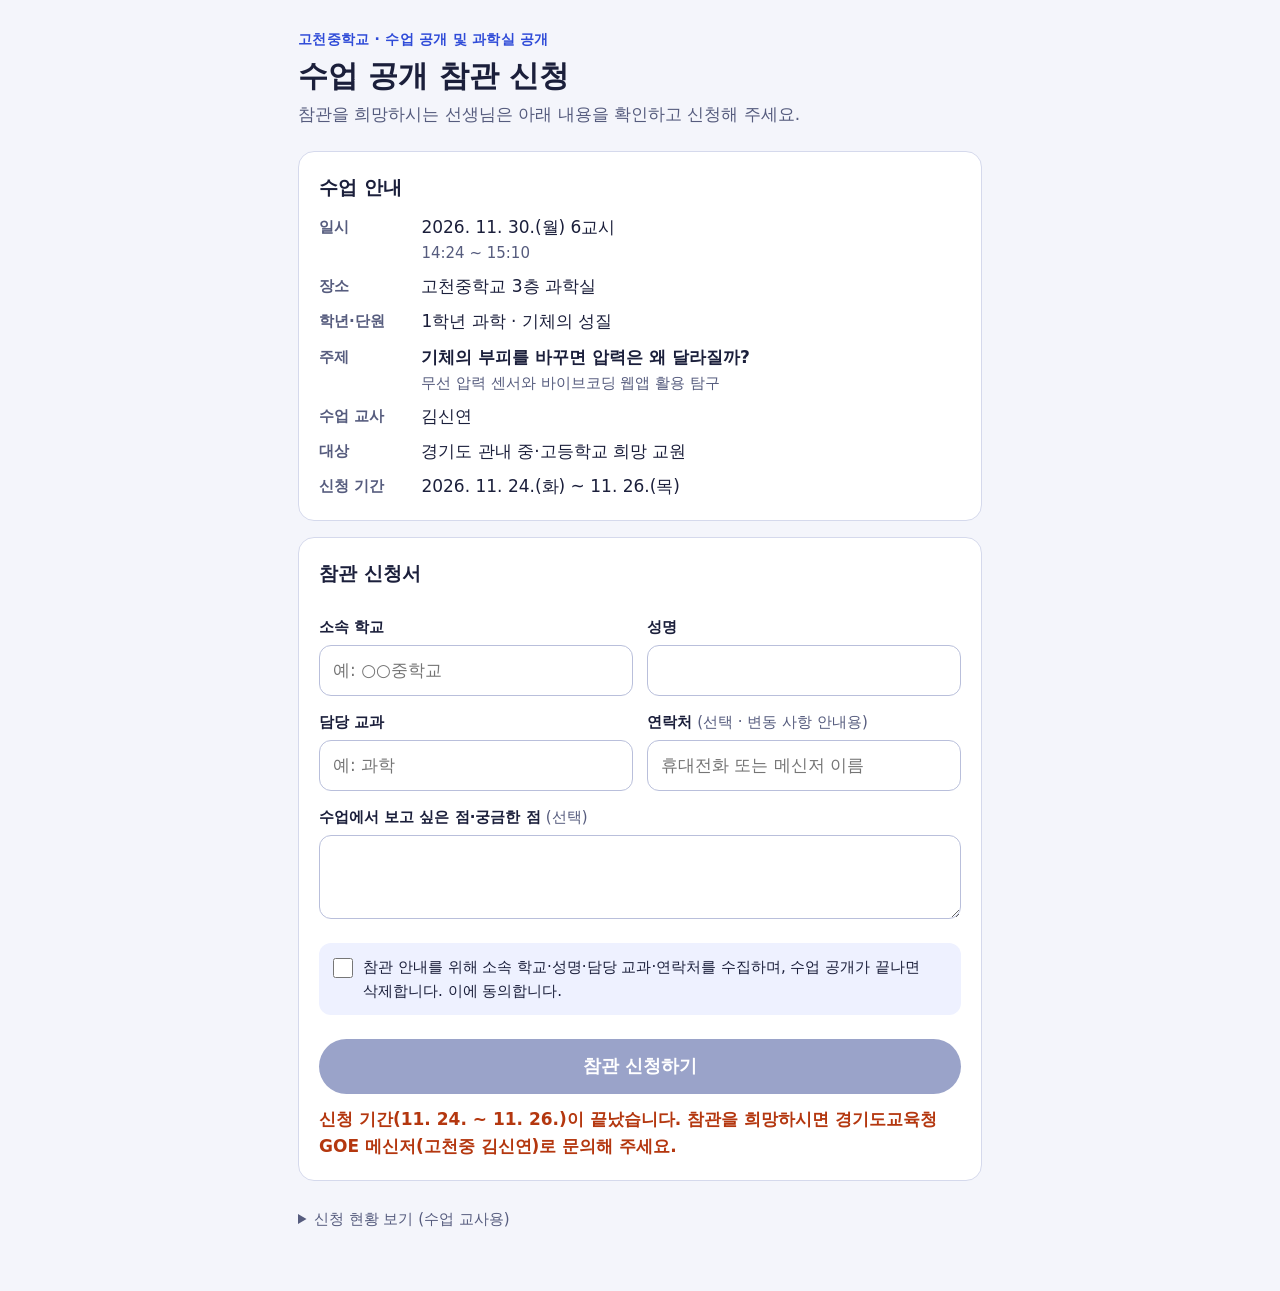
==== apply.html @ 9a8c40fe "수업 공개 참관 신청 페이지(apply.html) 추가 Co-Authored-By: Claude Fable 5.2 <noreply@anthropic.com> Claude-Sessi" ====
<!DOCTYPE html>
<html lang="ko">
<head>
<meta charset="utf-8">
<meta name="viewport" content="width=device-width, initial-scale=1">
<title>수업 공개 참관 신청 · 고천중학교 과학</title>
<meta name="description" content="2026.11.30.(월) 6교시 고천중학교 1학년 과학 수업 공개 참관 신청">
<style>
  :root { --ink: #1B1F3B; --sub: #565C7E; --line: #D5D9EC; --bg: #F4F5FB; --card: #fff; --pri: #2F4BD8; --pri-d: #2238A8; --ok: #1E7B3A; --warn: #B4370F; --tint: #EEF1FF; }
  * { box-sizing: border-box; }
  body { margin: 0; background: var(--bg); color: var(--ink); font: 17px/1.6 "Pretendard", "Noto Sans KR", "Apple SD Gothic Neo", "Malgun Gothic", system-ui, sans-serif; word-break: keep-all; }
  main { max-width: 720px; margin: 0 auto; padding: 28px 18px 60px; }
  .eyebrow { margin: 0 0 6px; font-size: 14px; font-weight: 700; color: var(--pri); letter-spacing: .02em; }
  h1 { margin: 0 0 6px; font-size: 30px; line-height: 1.3; text-wrap: balance; }
  .lead { margin: 0 0 22px; color: var(--sub); }
  .card { background: var(--card); border: 1px solid var(--line); border-radius: 16px; padding: 20px; margin-bottom: 16px; }
  h2 { margin: 0 0 12px; font-size: 19px; }
  dl { margin: 0; display: grid; grid-template-columns: 5.2em 1fr; gap: 8px 14px; }
  dt { color: var(--sub); font-weight: 700; font-size: 15px; padding-top: 1px; }
  dd { margin: 0; }
  dd small { display: block; color: var(--sub); font-size: 15px; }
  .topic { font-weight: 700; }
  label { display: block; font-weight: 700; font-size: 15px; margin: 14px 0 6px; }
  label .opt { font-weight: 400; color: var(--sub); }
  input, select, textarea { width: 100%; font: inherit; color: inherit; padding: 11px 13px; border: 1.5px solid #B9BFDB; border-radius: 12px; background: #fff; }
  textarea { resize: vertical; min-height: 84px; }
  input:focus, select:focus, textarea:focus, button:focus-visible { outline: 3px solid #9FB0FF; outline-offset: 1px; border-color: var(--pri); }
  .two { display: grid; grid-template-columns: 1fr 1fr; gap: 0 14px; }
  @media (max-width: 520px) { .two { grid-template-columns: 1fr; } h1 { font-size: 25px; } }
  .agree { display: flex; gap: 10px; align-items: flex-start; margin-top: 16px; padding: 12px 14px; background: var(--tint); border-radius: 12px; font-weight: 400; font-size: 15px; }
  .agree input { width: 20px; height: 20px; margin: 3px 0 0; flex: none; }
  button { font: inherit; font-weight: 700; border: 0; border-radius: 999px; padding: 13px 26px; cursor: pointer; }
  .pri { background: var(--pri); color: #fff; margin-top: 18px; width: 100%; font-size: 18px; }
  .pri:hover { background: var(--pri-d); } .pri:disabled { background: #9AA3C9; cursor: default; }
  .ghost { background: #fff; color: var(--ink); border: 1.5px solid #B9BFDB; padding: 9px 18px; font-size: 15px; }
  .msg { margin: 12px 0 0; font-weight: 700; } .msg.err { color: var(--warn); } .msg.ok { color: var(--ok); }
  .done { border-color: var(--ok); background: #F1FAF3; }
  .done h2 { color: var(--ok); }
  .note { color: var(--sub); font-size: 15px; margin: 8px 0 0; }
  details { margin-top: 26px; color: var(--sub); font-size: 15px; }
  summary { cursor: pointer; }
  .trow { display: flex; gap: 8px; margin-top: 10px; } .trow input { max-width: 180px; }
  table { width: 100%; border-collapse: collapse; margin-top: 12px; font-size: 15px; color: var(--ink); background: #fff; }
  th, td { border: 1px solid var(--line); padding: 7px 9px; text-align: left; vertical-align: top; }
  th { background: var(--tint); white-space: nowrap; }
  .scroll { overflow-x: auto; }
  [hidden] { display: none !important; }
</style>
</head>
<body>
<main>
  <p class="eyebrow">고천중학교 · 수업 공개 및 과학실 공개</p>
  <h1>수업 공개 참관 신청</h1>
  <p class="lead">참관을 희망하시는 선생님은 아래 내용을 확인하고 신청해 주세요.</p>

  <section class="card" aria-labelledby="h-info">
    <h2 id="h-info">수업 안내</h2>
    <dl>
      <dt>일시</dt><dd>2026. 11. 30.(월) 6교시 <small>14:24 ~ 15:10</small></dd>
      <dt>장소</dt><dd>고천중학교 3층 과학실</dd>
      <dt>학년·단원</dt><dd>1학년 과학 · 기체의 성질</dd>
      <dt>주제</dt><dd><span class="topic">기체의 부피를 바꾸면 압력은 왜 달라질까?</span><small>무선 압력 센서와 바이브코딩 웹앱 활용 탐구</small></dd>
      <dt>수업 교사</dt><dd>김신연</dd>
      <dt>대상</dt><dd>경기도 관내 중·고등학교 희망 교원</dd>
      <dt>신청 기간</dt><dd>2026. 11. 24.(화) ~ 11. 26.(목)</dd>
    </dl>
  </section>

  <section class="card" id="formcard" aria-labelledby="h-form">
    <h2 id="h-form">참관 신청서</h2>
    <form id="f" novalidate>
      <div class="two">
        <div><label for="school">소속 학교</label><input id="school" name="school" required maxlength="40" autocomplete="organization" placeholder="예: ○○중학교"></div>
        <div><label for="name">성명</label><input id="name" name="name" required maxlength="20" autocomplete="name"></div>
      </div>
      <div class="two">
        <div><label for="subject">담당 교과</label><input id="subject" name="subject" required maxlength="20" placeholder="예: 과학"></div>
        <div><label for="contact">연락처 <span class="opt">(선택 · 변동 사항 안내용)</span></label><input id="contact" name="contact" maxlength="40" inputmode="tel" autocomplete="tel" placeholder="휴대전화 또는 메신저 이름"></div>
      </div>
      <label for="memo">수업에서 보고 싶은 점·궁금한 점 <span class="opt">(선택)</span></label>
      <textarea id="memo" name="memo" maxlength="300"></textarea>
      <label class="agree" for="agree"><input type="checkbox" id="agree"> <span>참관 안내를 위해 소속 학교·성명·담당 교과·연락처를 수집하며, 수업 공개가 끝나면 삭제합니다. 이에 동의합니다.</span></label>
      <button class="pri" id="send" type="submit">참관 신청하기</button>
      <p class="msg" id="msg" role="status" aria-live="polite"></p>
    </form>
  </section>

  <section class="card done" id="donecard" hidden aria-live="polite">
    <h2>신청이 접수되었습니다</h2>
    <p id="donetx"></p>
    <p class="note">내용을 바꾸려면 아래 버튼을 눌러 다시 제출해 주세요. 같은 기기에서 다시 제출하면 앞의 신청이 고쳐집니다. 취소나 문의는 경기도교육청 GOE 메신저(고천중 김신연)로 알려 주세요.</p>
    <button class="ghost" id="edit" type="button">신청 내용 고치기</button>
  </section>

  <details id="tbox">
    <summary>신청 현황 보기 (수업 교사용)</summary>
    <div class="trow"><input id="tpin" type="password" inputmode="numeric" placeholder="교사 비밀번호" aria-label="교사 비밀번호"><button class="ghost" id="tload" type="button">불러오기</button></div>
    <p class="msg" id="tmsg" role="status" aria-live="polite"></p>
    <div class="scroll" id="tlist"></div>
  </details>
</main>
<script src="config.js"></script>
<script>
(function () {
  var CFG = window.TRIP_CONFIG || {}, API = CFG.API_URL || '';
  var CLS = '참관', KEY = 'apply', LS = 'gastrip.apply', CLOSE = new Date('2026-11-27T00:00:00+09:00');
  var $ = function (s) { return document.querySelector(s); };
  function esc(s) { return String(s == null ? '' : s).replace(/[&<>"']/g, function (c) { return { '&': '&amp;', '<': '&lt;', '>': '&gt;', '"': '&quot;', "'": '&#39;' }[c]; }); }
  function post(body) { return fetch(API, { method: 'POST', headers: { 'Content-Type': 'text/plain;charset=utf-8' }, body: JSON.stringify(body) }).then(function (r) { return r.json(); }); }
  function load() { try { return JSON.parse(localStorage.getItem(LS)) || null; } catch (e) { return null; } }
  function store(v) { try { localStorage.setItem(LS, JSON.stringify(v)); } catch (e) { } }
  var mine = load();
  function showDone(v) {
    $('#formcard').hidden = true; $('#donecard').hidden = false;
    $('#donetx').innerHTML = '<b>' + esc(v.school) + ' ' + esc(v.name) + '</b> 선생님(' + esc(v.subject) + '), 11월 30일(월) 6교시 14:24까지 고천중학교 3층 과학실로 와 주세요.';
  }
  function fill(v) { ['school', 'name', 'subject', 'contact', 'memo'].forEach(function (k) { $('#' + k).value = v[k] || ''; }); }
  if (mine && mine.sent) { fill(mine); showDone(mine); }
  if (Date.now() >= CLOSE.getTime() && !(mine && mine.sent)) {
    $('#send').disabled = true; $('#msg').className = 'msg err';
    $('#msg').textContent = '신청 기간(11. 24. ~ 11. 26.)이 끝났습니다. 참관을 희망하시면 경기도교육청 GOE 메신저(고천중 김신연)로 문의해 주세요.';
  }
  $('#edit').addEventListener('click', function () { $('#donecard').hidden = true; $('#formcard').hidden = false; $('#msg').textContent = ''; $('#school').focus(); });
  $('#f').addEventListener('submit', function (e) {
    e.preventDefault();
    var m = $('#msg'), v = {}; m.className = 'msg err';
    ['school', 'name', 'subject', 'contact', 'memo'].forEach(function (k) { v[k] = $('#' + k).value.trim(); });
    var miss = ['school', 'name', 'subject'].filter(function (k) { return !v[k]; })[0];
    if (miss) { m.textContent = { school: '소속 학교를', name: '성명을', subject: '담당 교과를' }[miss] + ' 적어 주세요.'; $('#' + miss).focus(); return; }
    if (!$('#agree').checked) { m.textContent = '개인정보 수집 안내에 동의해 주세요.'; $('#agree').focus(); return; }
    if (!API) { m.textContent = '신청 서버가 연결되어 있지 않습니다. GOE 메신저(고천중 김신연)로 신청해 주세요.'; return; }
    var id = (mine && mine.id) || (Date.now().toString(36) + Math.random().toString(36).slice(2, 6)), btn = $('#send');
    btn.disabled = true; btn.textContent = '보내는 중…'; m.className = 'msg'; m.textContent = '';
    post({ cls: CLS, num: id, name: v.name, key: KEY, val: { school: v.school, subject: v.subject, contact: v.contact, memo: v.memo, at: new Date().toISOString() } }).then(function (r) {
      if (!r || r.error) throw new Error((r && r.error) || 'no response');
      v.id = id; v.sent = true; mine = v; store(v); showDone(v);
    }).catch(function () {
      m.className = 'msg err'; m.textContent = '접수하지 못했습니다. 잠시 뒤 다시 눌러 주세요. 계속 안 되면 GOE 메신저(고천중 김신연)로 신청해 주세요.';
    }).then(function () { btn.disabled = false; btn.textContent = '참관 신청하기'; });
  });
  $('#tload').addEventListener('click', function () {
    var m = $('#tmsg'), box = $('#tlist'); m.className = 'msg'; m.textContent = '불러오는 중…'; box.innerHTML = '';
    post({ action: 'rows', cls: CLS, pin: $('#tpin').value }).then(function (r) {
      if (!r || r.error) throw new Error((r && r.error) || 'no response');
      var rows = (r.rows || []).filter(function (x) { return x.key === KEY && x.val; }).sort(function (a, b) { return String(a.val.at || '').localeCompare(String(b.val.at || '')); });
      m.className = 'msg ok'; m.textContent = '신청 ' + rows.length + '명';
      box.innerHTML = rows.length ? '<table><thead><tr><th>번호</th><th>학교</th><th>성명</th><th>교과</th><th>연락처</th><th>보고 싶은 점</th><th>신청 시각</th></tr></thead><tbody>' + rows.map(function (x, i) {
        var t = x.val.at ? new Date(x.val.at).toLocaleString('ko-KR', { month: 'numeric', day: 'numeric', hour: '2-digit', minute: '2-digit' }) : '';
        return '<tr><td>' + (i + 1) + '</td><td>' + esc(x.val.school) + '</td><td>' + esc(x.name) + '</td><td>' + esc(x.val.subject) + '</td><td>' + esc(x.val.contact) + '</td><td>' + esc(x.val.memo) + '</td><td>' + esc(t) + '</td></tr>';
      }).join('') + '</tbody></table>' : '';
    }).catch(function (e) { m.className = 'msg err'; m.textContent = /비밀번호/.test(e.message) ? '비밀번호가 다릅니다.' : '불러오지 못했습니다. 잠시 뒤 다시 눌러 주세요.'; });
  });
})();
</script>
</body>
</html>
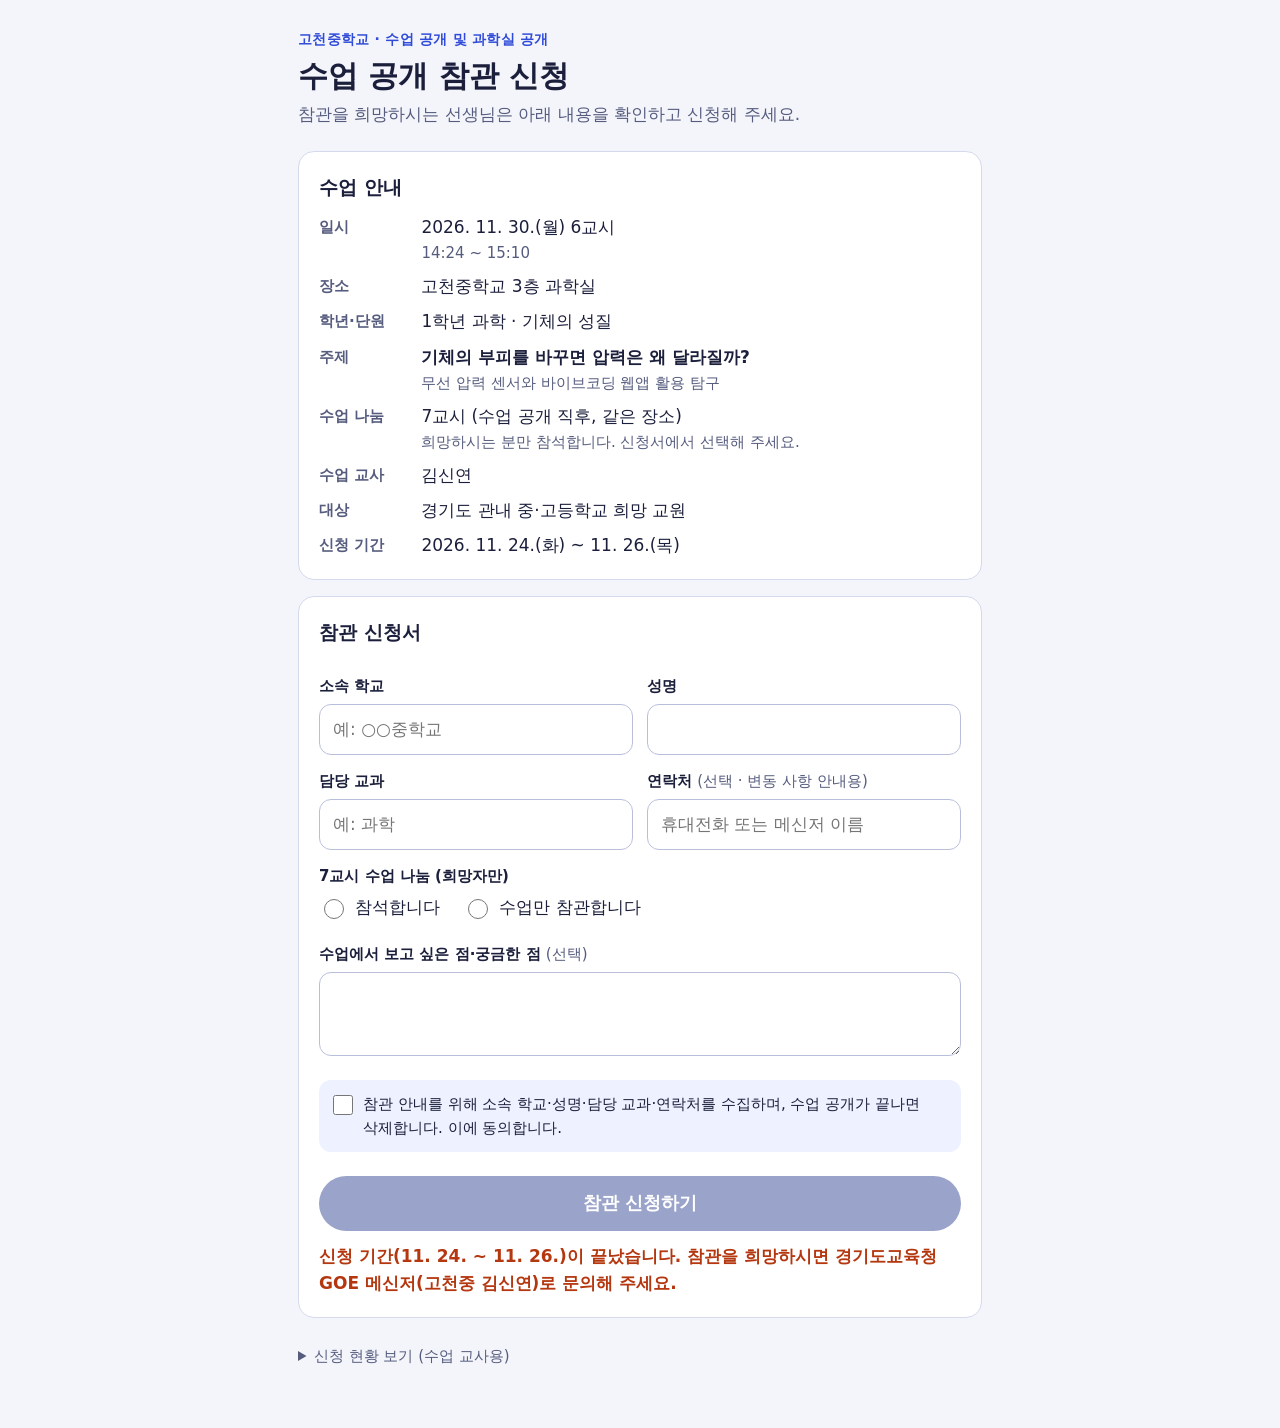
==== commit 842f22b4: "참관 신청: 7교시 수업 나눔(희망자) 안내와 참석 여부 선택 추가 Co-Authored-By: Claude Fable 5.2 <noreply@anthropic.com> Claud" ====
--- a/apply.html
+++ b/apply.html
@@ -27,6 +27,7 @@
   input:focus, select:focus, textarea:focus, button:focus-visible { outline: 3px solid #9FB0FF; outline-offset: 1px; border-color: var(--pri); }
   .two { display: grid; grid-template-columns: 1fr 1fr; gap: 0 14px; }
   @media (max-width: 520px) { .two { grid-template-columns: 1fr; } h1 { font-size: 25px; } }
+  .pick { border: 0; padding: 0; margin: 14px 0 0; } .pick legend { font-weight: 700; font-size: 15px; padding: 0; margin-bottom: 6px; } .pick label { display: inline-flex; align-items: center; gap: 8px; font-weight: 400; font-size: 17px; margin: 0 18px 0 0; } .pick input { width: 20px; height: 20px; }
   .agree { display: flex; gap: 10px; align-items: flex-start; margin-top: 16px; padding: 12px 14px; background: var(--tint); border-radius: 12px; font-weight: 400; font-size: 15px; }
   .agree input { width: 20px; height: 20px; margin: 3px 0 0; flex: none; }
   button { font: inherit; font-weight: 700; border: 0; border-radius: 999px; padding: 13px 26px; cursor: pointer; }
@@ -60,6 +61,7 @@
       <dt>장소</dt><dd>고천중학교 3층 과학실</dd>
       <dt>학년·단원</dt><dd>1학년 과학 · 기체의 성질</dd>
       <dt>주제</dt><dd><span class="topic">기체의 부피를 바꾸면 압력은 왜 달라질까?</span><small>무선 압력 센서와 바이브코딩 웹앱 활용 탐구</small></dd>
+      <dt>수업 나눔</dt><dd>7교시 (수업 공개 직후, 같은 장소)<small>희망하시는 분만 참석합니다. 신청서에서 선택해 주세요.</small></dd>
       <dt>수업 교사</dt><dd>김신연</dd>
       <dt>대상</dt><dd>경기도 관내 중·고등학교 희망 교원</dd>
       <dt>신청 기간</dt><dd>2026. 11. 24.(화) ~ 11. 26.(목)</dd>
@@ -77,6 +79,10 @@
         <div><label for="subject">담당 교과</label><input id="subject" name="subject" required maxlength="20" placeholder="예: 과학"></div>
         <div><label for="contact">연락처 <span class="opt">(선택 · 변동 사항 안내용)</span></label><input id="contact" name="contact" maxlength="40" inputmode="tel" autocomplete="tel" placeholder="휴대전화 또는 메신저 이름"></div>
       </div>
+      <fieldset class="pick"><legend>7교시 수업 나눔 <span class="opt">(희망자만)</span></legend>
+        <label><input type="radio" name="share" value="Y"> 참석합니다</label>
+        <label><input type="radio" name="share" value="N"> 수업만 참관합니다</label>
+      </fieldset>
       <label for="memo">수업에서 보고 싶은 점·궁금한 점 <span class="opt">(선택)</span></label>
       <textarea id="memo" name="memo" maxlength="300"></textarea>
       <label class="agree" for="agree"><input type="checkbox" id="agree"> <span>참관 안내를 위해 소속 학교·성명·담당 교과·연락처를 수집하며, 수업 공개가 끝나면 삭제합니다. 이에 동의합니다.</span></label>
@@ -112,9 +118,9 @@
   var mine = load();
   function showDone(v) {
     $('#formcard').hidden = true; $('#donecard').hidden = false;
-    $('#donetx').innerHTML = '<b>' + esc(v.school) + ' ' + esc(v.name) + '</b> 선생님(' + esc(v.subject) + '), 11월 30일(월) 6교시 14:24까지 고천중학교 3층 과학실로 와 주세요.';
+    $('#donetx').innerHTML = '<b>' + esc(v.school) + ' ' + esc(v.name) + '</b> 선생님(' + esc(v.subject) + '), 11월 30일(월) 6교시 14:24까지 고천중학교 3층 과학실로 와 주세요.' + (v.share === 'Y' ? ' 7교시 수업 나눔에도 참석하시는 것으로 접수했습니다.' : ' 수업 참관만 하시는 것으로 접수했습니다.');
   }
-  function fill(v) { ['school', 'name', 'subject', 'contact', 'memo'].forEach(function (k) { $('#' + k).value = v[k] || ''; }); }
+  function fill(v) { ['school', 'name', 'subject', 'contact', 'memo'].forEach(function (k) { $('#' + k).value = v[k] || ''; }); var r = document.querySelector('input[name=share][value=' + (v.share === 'Y' ? 'Y' : 'N') + ']'); if (r && v.share) r.checked = true; }
   if (mine && mine.sent) { fill(mine); showDone(mine); }
   if (Date.now() >= CLOSE.getTime() && !(mine && mine.sent)) {
     $('#send').disabled = true; $('#msg').className = 'msg err';
@@ -126,12 +132,14 @@
     var m = $('#msg'), v = {}; m.className = 'msg err';
     ['school', 'name', 'subject', 'contact', 'memo'].forEach(function (k) { v[k] = $('#' + k).value.trim(); });
     var miss = ['school', 'name', 'subject'].filter(function (k) { return !v[k]; })[0];
+    var sh = document.querySelector('input[name=share]:checked'); v.share = sh ? sh.value : '';
     if (miss) { m.textContent = { school: '소속 학교를', name: '성명을', subject: '담당 교과를' }[miss] + ' 적어 주세요.'; $('#' + miss).focus(); return; }
+    if (!v.share) { m.textContent = '7교시 수업 나눔 참석 여부를 골라 주세요.'; document.querySelector('input[name=share]').focus(); return; }
     if (!$('#agree').checked) { m.textContent = '개인정보 수집 안내에 동의해 주세요.'; $('#agree').focus(); return; }
     if (!API) { m.textContent = '신청 서버가 연결되어 있지 않습니다. GOE 메신저(고천중 김신연)로 신청해 주세요.'; return; }
     var id = (mine && mine.id) || (Date.now().toString(36) + Math.random().toString(36).slice(2, 6)), btn = $('#send');
     btn.disabled = true; btn.textContent = '보내는 중…'; m.className = 'msg'; m.textContent = '';
-    post({ cls: CLS, num: id, name: v.name, key: KEY, val: { school: v.school, subject: v.subject, contact: v.contact, memo: v.memo, at: new Date().toISOString() } }).then(function (r) {
+    post({ cls: CLS, num: id, name: v.name, key: KEY, val: { school: v.school, subject: v.subject, contact: v.contact, share: v.share, memo: v.memo, at: new Date().toISOString() } }).then(function (r) {
       if (!r || r.error) throw new Error((r && r.error) || 'no response');
       v.id = id; v.sent = true; mine = v; store(v); showDone(v);
     }).catch(function () {
@@ -143,10 +151,10 @@
     post({ action: 'rows', cls: CLS, pin: $('#tpin').value }).then(function (r) {
       if (!r || r.error) throw new Error((r && r.error) || 'no response');
       var rows = (r.rows || []).filter(function (x) { return x.key === KEY && x.val; }).sort(function (a, b) { return String(a.val.at || '').localeCompare(String(b.val.at || '')); });
-      m.className = 'msg ok'; m.textContent = '신청 ' + rows.length + '명';
-      box.innerHTML = rows.length ? '<table><thead><tr><th>번호</th><th>학교</th><th>성명</th><th>교과</th><th>연락처</th><th>보고 싶은 점</th><th>신청 시각</th></tr></thead><tbody>' + rows.map(function (x, i) {
+      m.className = 'msg ok'; m.textContent = '신청 ' + rows.length + '명 · 수업 나눔 참석 ' + rows.filter(function (x) { return x.val.share === 'Y'; }).length + '명';
+      box.innerHTML = rows.length ? '<table><thead><tr><th>번호</th><th>학교</th><th>성명</th><th>교과</th><th>연락처</th><th>수업 나눔</th><th>보고 싶은 점</th><th>신청 시각</th></tr></thead><tbody>' + rows.map(function (x, i) {
         var t = x.val.at ? new Date(x.val.at).toLocaleString('ko-KR', { month: 'numeric', day: 'numeric', hour: '2-digit', minute: '2-digit' }) : '';
-        return '<tr><td>' + (i + 1) + '</td><td>' + esc(x.val.school) + '</td><td>' + esc(x.name) + '</td><td>' + esc(x.val.subject) + '</td><td>' + esc(x.val.contact) + '</td><td>' + esc(x.val.memo) + '</td><td>' + esc(t) + '</td></tr>';
+        return '<tr><td>' + (i + 1) + '</td><td>' + esc(x.val.school) + '</td><td>' + esc(x.name) + '</td><td>' + esc(x.val.subject) + '</td><td>' + esc(x.val.contact) + '</td><td>' + (x.val.share === 'Y' ? '참석' : x.val.share === 'N' ? '–' : '') + '</td><td>' + esc(x.val.memo) + '</td><td>' + esc(t) + '</td></tr>';
       }).join('') + '</tbody></table>' : '';
     }).catch(function (e) { m.className = 'msg err'; m.textContent = /비밀번호/.test(e.message) ? '비밀번호가 다릅니다.' : '불러오지 못했습니다. 잠시 뒤 다시 눌러 주세요.'; });
   });
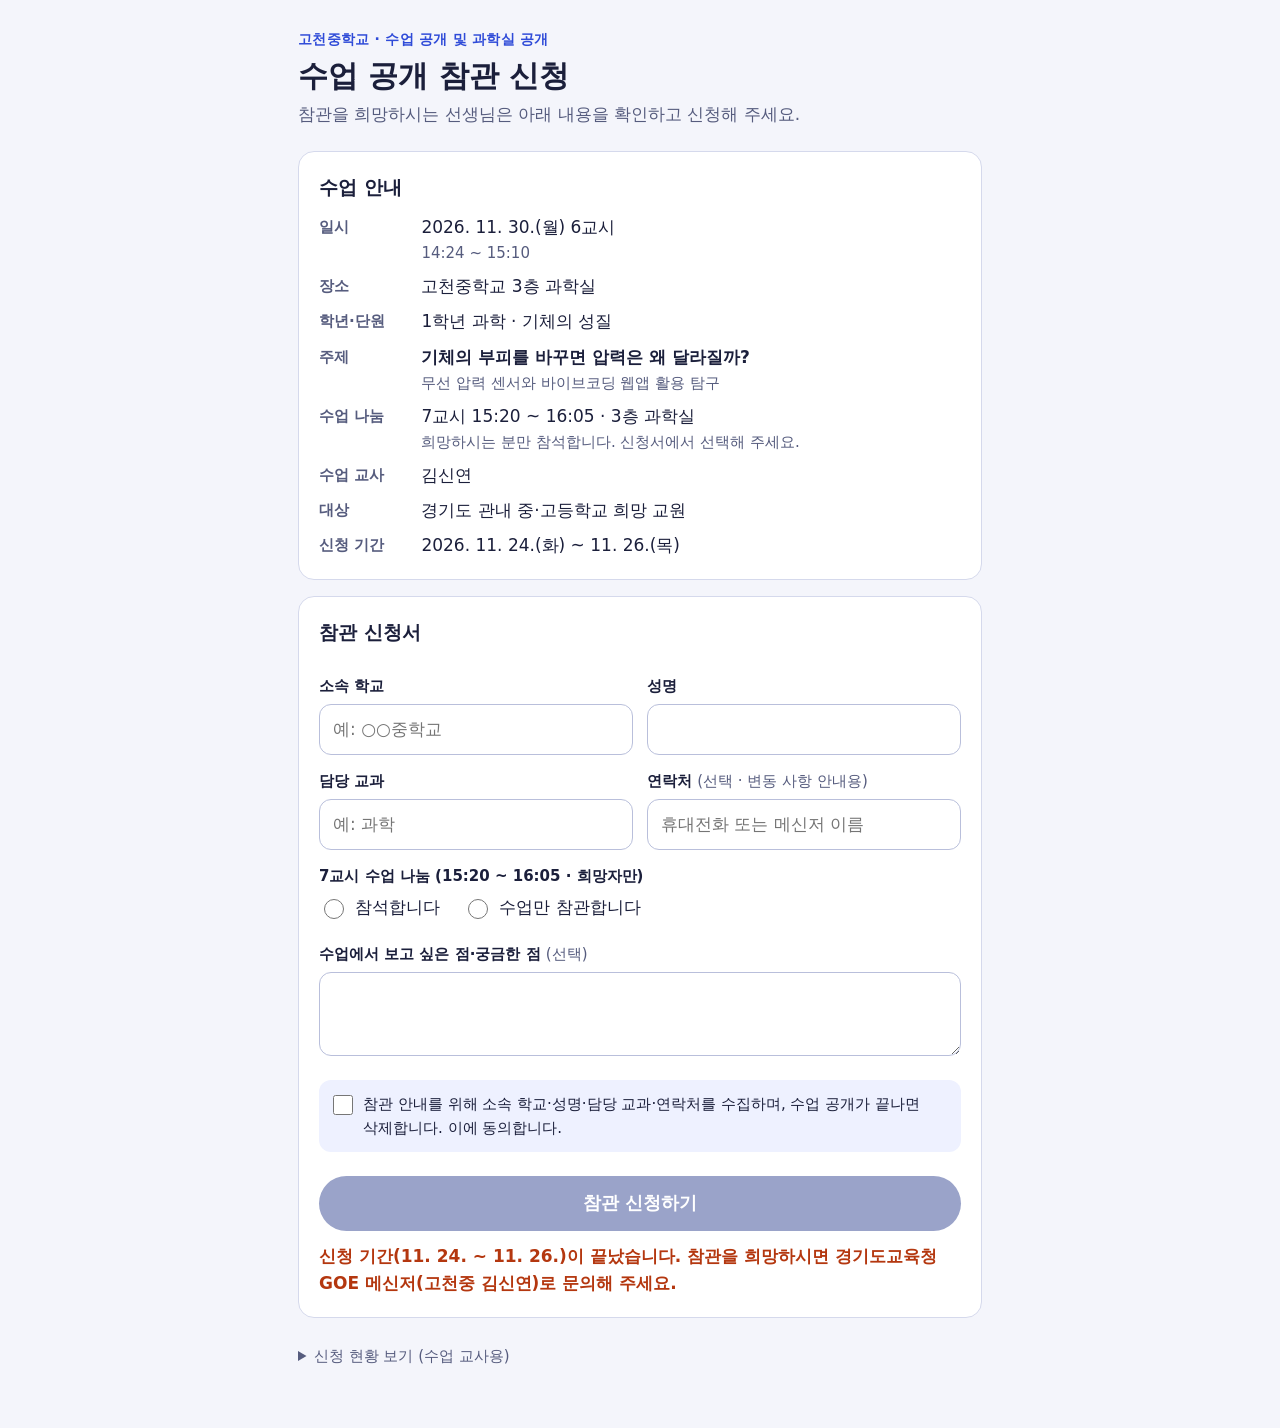
==== commit b4772bef: "참관 신청: 7교시 수업 나눔 시각(15:20~16:05) 표기 Co-Authored-By: Claude Fable 5.2 <noreply@anthropic.com> Claude-" ====
--- a/apply.html
+++ b/apply.html
@@ -61,7 +61,7 @@
       <dt>장소</dt><dd>고천중학교 3층 과학실</dd>
       <dt>학년·단원</dt><dd>1학년 과학 · 기체의 성질</dd>
       <dt>주제</dt><dd><span class="topic">기체의 부피를 바꾸면 압력은 왜 달라질까?</span><small>무선 압력 센서와 바이브코딩 웹앱 활용 탐구</small></dd>
-      <dt>수업 나눔</dt><dd>7교시 (수업 공개 직후, 같은 장소)<small>희망하시는 분만 참석합니다. 신청서에서 선택해 주세요.</small></dd>
+      <dt>수업 나눔</dt><dd>7교시 15:20 ~ 16:05 · 3층 과학실<small>희망하시는 분만 참석합니다. 신청서에서 선택해 주세요.</small></dd>
       <dt>수업 교사</dt><dd>김신연</dd>
       <dt>대상</dt><dd>경기도 관내 중·고등학교 희망 교원</dd>
       <dt>신청 기간</dt><dd>2026. 11. 24.(화) ~ 11. 26.(목)</dd>
@@ -79,7 +79,7 @@
         <div><label for="subject">담당 교과</label><input id="subject" name="subject" required maxlength="20" placeholder="예: 과학"></div>
         <div><label for="contact">연락처 <span class="opt">(선택 · 변동 사항 안내용)</span></label><input id="contact" name="contact" maxlength="40" inputmode="tel" autocomplete="tel" placeholder="휴대전화 또는 메신저 이름"></div>
       </div>
-      <fieldset class="pick"><legend>7교시 수업 나눔 <span class="opt">(희망자만)</span></legend>
+      <fieldset class="pick"><legend>7교시 수업 나눔 <span class="opt">(15:20 ~ 16:05 · 희망자만)</span></legend>
         <label><input type="radio" name="share" value="Y"> 참석합니다</label>
         <label><input type="radio" name="share" value="N"> 수업만 참관합니다</label>
       </fieldset>
@@ -118,7 +118,7 @@
   var mine = load();
   function showDone(v) {
     $('#formcard').hidden = true; $('#donecard').hidden = false;
-    $('#donetx').innerHTML = '<b>' + esc(v.school) + ' ' + esc(v.name) + '</b> 선생님(' + esc(v.subject) + '), 11월 30일(월) 6교시 14:24까지 고천중학교 3층 과학실로 와 주세요.' + (v.share === 'Y' ? ' 7교시 수업 나눔에도 참석하시는 것으로 접수했습니다.' : ' 수업 참관만 하시는 것으로 접수했습니다.');
+    $('#donetx').innerHTML = '<b>' + esc(v.school) + ' ' + esc(v.name) + '</b> 선생님(' + esc(v.subject) + '), 11월 30일(월) 6교시 14:24까지 고천중학교 3층 과학실로 와 주세요.' + (v.share === 'Y' ? ' 7교시 수업 나눔(15:20 ~ 16:05)에도 참석하시는 것으로 접수했습니다.' : ' 수업 참관만 하시는 것으로 접수했습니다.');
   }
   function fill(v) { ['school', 'name', 'subject', 'contact', 'memo'].forEach(function (k) { $('#' + k).value = v[k] || ''; }); var r = document.querySelector('input[name=share][value=' + (v.share === 'Y' ? 'Y' : 'N') + ']'); if (r && v.share) r.checked = true; }
   if (mine && mine.sent) { fill(mine); showDone(mine); }
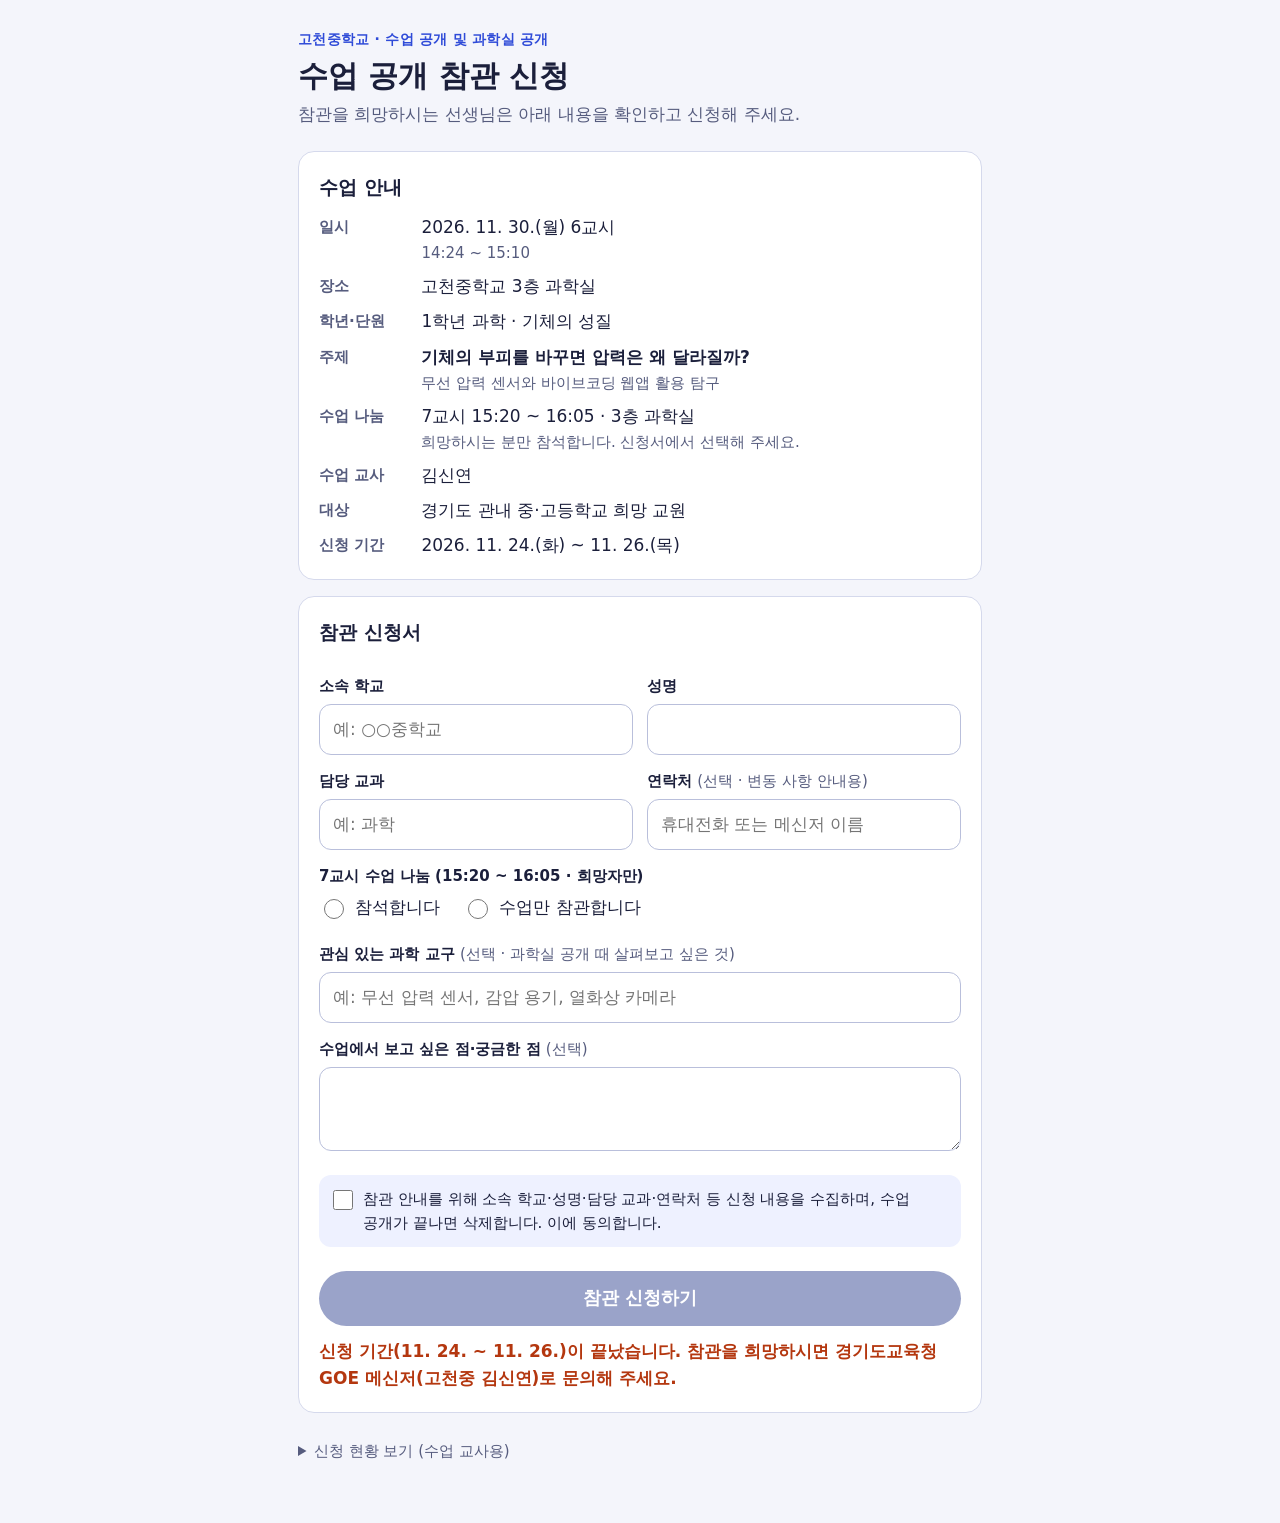
==== commit f2185374: "참관 신청: 관심 과학 교구 항목 추가 Co-Authored-By: Claude Fable 5.2 <noreply@anthropic.com> Claude-Session: https" ====
--- a/apply.html
+++ b/apply.html
@@ -83,9 +83,11 @@
         <label><input type="radio" name="share" value="Y"> 참석합니다</label>
         <label><input type="radio" name="share" value="N"> 수업만 참관합니다</label>
       </fieldset>
+      <label for="tool">관심 있는 과학 교구 <span class="opt">(선택 · 과학실 공개 때 살펴보고 싶은 것)</span></label>
+      <input id="tool" name="tool" maxlength="80" placeholder="예: 무선 압력 센서, 감압 용기, 열화상 카메라">
       <label for="memo">수업에서 보고 싶은 점·궁금한 점 <span class="opt">(선택)</span></label>
       <textarea id="memo" name="memo" maxlength="300"></textarea>
-      <label class="agree" for="agree"><input type="checkbox" id="agree"> <span>참관 안내를 위해 소속 학교·성명·담당 교과·연락처를 수집하며, 수업 공개가 끝나면 삭제합니다. 이에 동의합니다.</span></label>
+      <label class="agree" for="agree"><input type="checkbox" id="agree"> <span>참관 안내를 위해 소속 학교·성명·담당 교과·연락처 등 신청 내용을 수집하며, 수업 공개가 끝나면 삭제합니다. 이에 동의합니다.</span></label>
       <button class="pri" id="send" type="submit">참관 신청하기</button>
       <p class="msg" id="msg" role="status" aria-live="polite"></p>
     </form>
@@ -120,7 +122,7 @@
     $('#formcard').hidden = true; $('#donecard').hidden = false;
     $('#donetx').innerHTML = '<b>' + esc(v.school) + ' ' + esc(v.name) + '</b> 선생님(' + esc(v.subject) + '), 11월 30일(월) 6교시 14:24까지 고천중학교 3층 과학실로 와 주세요.' + (v.share === 'Y' ? ' 7교시 수업 나눔(15:20 ~ 16:05)에도 참석하시는 것으로 접수했습니다.' : ' 수업 참관만 하시는 것으로 접수했습니다.');
   }
-  function fill(v) { ['school', 'name', 'subject', 'contact', 'memo'].forEach(function (k) { $('#' + k).value = v[k] || ''; }); var r = document.querySelector('input[name=share][value=' + (v.share === 'Y' ? 'Y' : 'N') + ']'); if (r && v.share) r.checked = true; }
+  function fill(v) { ['school', 'name', 'subject', 'contact', 'tool', 'memo'].forEach(function (k) { $('#' + k).value = v[k] || ''; }); var r = document.querySelector('input[name=share][value=' + (v.share === 'Y' ? 'Y' : 'N') + ']'); if (r && v.share) r.checked = true; }
   if (mine && mine.sent) { fill(mine); showDone(mine); }
   if (Date.now() >= CLOSE.getTime() && !(mine && mine.sent)) {
     $('#send').disabled = true; $('#msg').className = 'msg err';
@@ -130,7 +132,7 @@
   $('#f').addEventListener('submit', function (e) {
     e.preventDefault();
     var m = $('#msg'), v = {}; m.className = 'msg err';
-    ['school', 'name', 'subject', 'contact', 'memo'].forEach(function (k) { v[k] = $('#' + k).value.trim(); });
+    ['school', 'name', 'subject', 'contact', 'tool', 'memo'].forEach(function (k) { v[k] = $('#' + k).value.trim(); });
     var miss = ['school', 'name', 'subject'].filter(function (k) { return !v[k]; })[0];
     var sh = document.querySelector('input[name=share]:checked'); v.share = sh ? sh.value : '';
     if (miss) { m.textContent = { school: '소속 학교를', name: '성명을', subject: '담당 교과를' }[miss] + ' 적어 주세요.'; $('#' + miss).focus(); return; }
@@ -139,7 +141,7 @@
     if (!API) { m.textContent = '신청 서버가 연결되어 있지 않습니다. GOE 메신저(고천중 김신연)로 신청해 주세요.'; return; }
     var id = (mine && mine.id) || (Date.now().toString(36) + Math.random().toString(36).slice(2, 6)), btn = $('#send');
     btn.disabled = true; btn.textContent = '보내는 중…'; m.className = 'msg'; m.textContent = '';
-    post({ cls: CLS, num: id, name: v.name, key: KEY, val: { school: v.school, subject: v.subject, contact: v.contact, share: v.share, memo: v.memo, at: new Date().toISOString() } }).then(function (r) {
+    post({ cls: CLS, num: id, name: v.name, key: KEY, val: { school: v.school, subject: v.subject, contact: v.contact, share: v.share, tool: v.tool, memo: v.memo, at: new Date().toISOString() } }).then(function (r) {
       if (!r || r.error) throw new Error((r && r.error) || 'no response');
       v.id = id; v.sent = true; mine = v; store(v); showDone(v);
     }).catch(function () {
@@ -152,9 +154,9 @@
       if (!r || r.error) throw new Error((r && r.error) || 'no response');
       var rows = (r.rows || []).filter(function (x) { return x.key === KEY && x.val; }).sort(function (a, b) { return String(a.val.at || '').localeCompare(String(b.val.at || '')); });
       m.className = 'msg ok'; m.textContent = '신청 ' + rows.length + '명 · 수업 나눔 참석 ' + rows.filter(function (x) { return x.val.share === 'Y'; }).length + '명';
-      box.innerHTML = rows.length ? '<table><thead><tr><th>번호</th><th>학교</th><th>성명</th><th>교과</th><th>연락처</th><th>수업 나눔</th><th>보고 싶은 점</th><th>신청 시각</th></tr></thead><tbody>' + rows.map(function (x, i) {
+      box.innerHTML = rows.length ? '<table><thead><tr><th>번호</th><th>학교</th><th>성명</th><th>교과</th><th>연락처</th><th>수업 나눔</th><th>관심 교구</th><th>보고 싶은 점</th><th>신청 시각</th></tr></thead><tbody>' + rows.map(function (x, i) {
         var t = x.val.at ? new Date(x.val.at).toLocaleString('ko-KR', { month: 'numeric', day: 'numeric', hour: '2-digit', minute: '2-digit' }) : '';
-        return '<tr><td>' + (i + 1) + '</td><td>' + esc(x.val.school) + '</td><td>' + esc(x.name) + '</td><td>' + esc(x.val.subject) + '</td><td>' + esc(x.val.contact) + '</td><td>' + (x.val.share === 'Y' ? '참석' : x.val.share === 'N' ? '–' : '') + '</td><td>' + esc(x.val.memo) + '</td><td>' + esc(t) + '</td></tr>';
+        return '<tr><td>' + (i + 1) + '</td><td>' + esc(x.val.school) + '</td><td>' + esc(x.name) + '</td><td>' + esc(x.val.subject) + '</td><td>' + esc(x.val.contact) + '</td><td>' + (x.val.share === 'Y' ? '참석' : x.val.share === 'N' ? '–' : '') + '</td><td>' + esc(x.val.tool) + '</td><td>' + esc(x.val.memo) + '</td><td>' + esc(t) + '</td></tr>';
       }).join('') + '</tbody></table>' : '';
     }).catch(function (e) { m.className = 'msg err'; m.textContent = /비밀번호/.test(e.message) ? '비밀번호가 다릅니다.' : '불러오지 못했습니다. 잠시 뒤 다시 눌러 주세요.'; });
   });
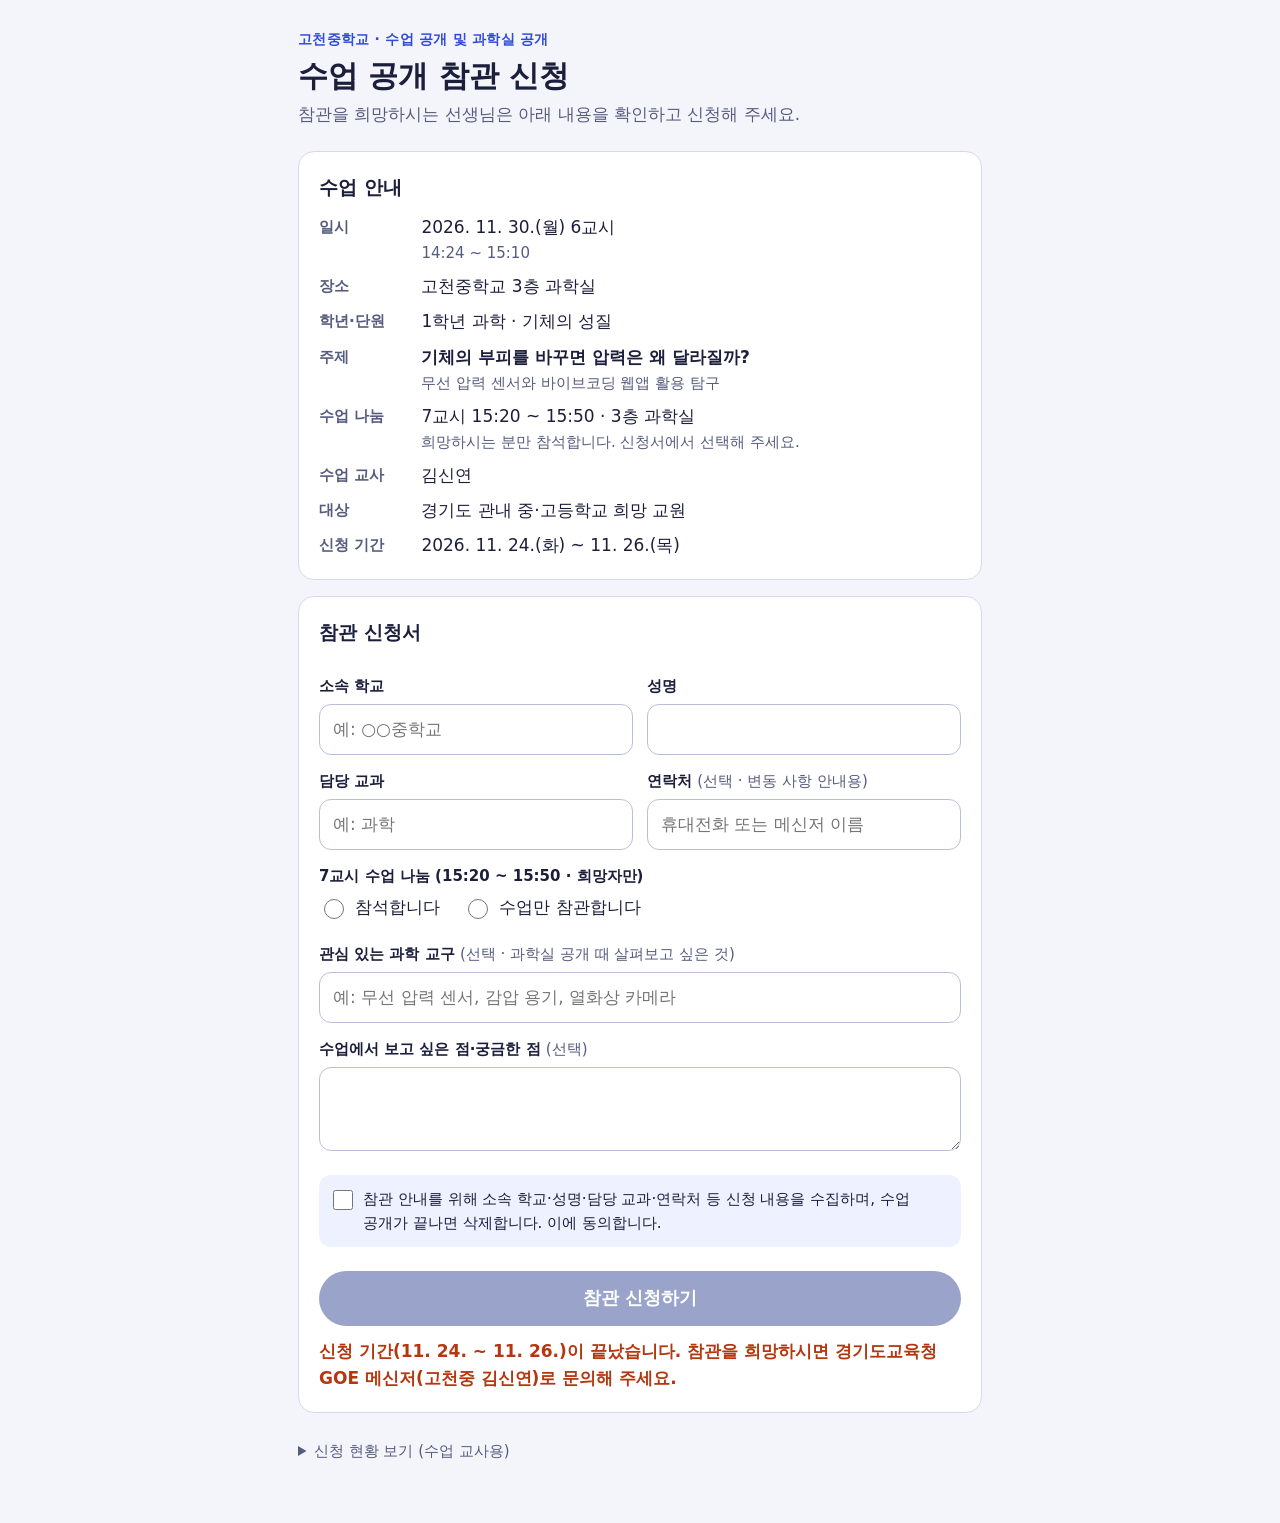
==== commit 655f3a48: "참관 신청: 수업 나눔 시각을 15:20~15:50으로 변경 Co-Authored-By: Claude Fable 5.2 <noreply@anthropic.com> Claude-Se" ====
--- a/apply.html
+++ b/apply.html
@@ -61,7 +61,7 @@
       <dt>장소</dt><dd>고천중학교 3층 과학실</dd>
       <dt>학년·단원</dt><dd>1학년 과학 · 기체의 성질</dd>
       <dt>주제</dt><dd><span class="topic">기체의 부피를 바꾸면 압력은 왜 달라질까?</span><small>무선 압력 센서와 바이브코딩 웹앱 활용 탐구</small></dd>
-      <dt>수업 나눔</dt><dd>7교시 15:20 ~ 16:05 · 3층 과학실<small>희망하시는 분만 참석합니다. 신청서에서 선택해 주세요.</small></dd>
+      <dt>수업 나눔</dt><dd>7교시 15:20 ~ 15:50 · 3층 과학실<small>희망하시는 분만 참석합니다. 신청서에서 선택해 주세요.</small></dd>
       <dt>수업 교사</dt><dd>김신연</dd>
       <dt>대상</dt><dd>경기도 관내 중·고등학교 희망 교원</dd>
       <dt>신청 기간</dt><dd>2026. 11. 24.(화) ~ 11. 26.(목)</dd>
@@ -79,7 +79,7 @@
         <div><label for="subject">담당 교과</label><input id="subject" name="subject" required maxlength="20" placeholder="예: 과학"></div>
         <div><label for="contact">연락처 <span class="opt">(선택 · 변동 사항 안내용)</span></label><input id="contact" name="contact" maxlength="40" inputmode="tel" autocomplete="tel" placeholder="휴대전화 또는 메신저 이름"></div>
       </div>
-      <fieldset class="pick"><legend>7교시 수업 나눔 <span class="opt">(15:20 ~ 16:05 · 희망자만)</span></legend>
+      <fieldset class="pick"><legend>7교시 수업 나눔 <span class="opt">(15:20 ~ 15:50 · 희망자만)</span></legend>
         <label><input type="radio" name="share" value="Y"> 참석합니다</label>
         <label><input type="radio" name="share" value="N"> 수업만 참관합니다</label>
       </fieldset>
@@ -120,7 +120,7 @@
   var mine = load();
   function showDone(v) {
     $('#formcard').hidden = true; $('#donecard').hidden = false;
-    $('#donetx').innerHTML = '<b>' + esc(v.school) + ' ' + esc(v.name) + '</b> 선생님(' + esc(v.subject) + '), 11월 30일(월) 6교시 14:24까지 고천중학교 3층 과학실로 와 주세요.' + (v.share === 'Y' ? ' 7교시 수업 나눔(15:20 ~ 16:05)에도 참석하시는 것으로 접수했습니다.' : ' 수업 참관만 하시는 것으로 접수했습니다.');
+    $('#donetx').innerHTML = '<b>' + esc(v.school) + ' ' + esc(v.name) + '</b> 선생님(' + esc(v.subject) + '), 11월 30일(월) 6교시 14:24까지 고천중학교 3층 과학실로 와 주세요.' + (v.share === 'Y' ? ' 7교시 수업 나눔(15:20 ~ 15:50)에도 참석하시는 것으로 접수했습니다.' : ' 수업 참관만 하시는 것으로 접수했습니다.');
   }
   function fill(v) { ['school', 'name', 'subject', 'contact', 'tool', 'memo'].forEach(function (k) { $('#' + k).value = v[k] || ''; }); var r = document.querySelector('input[name=share][value=' + (v.share === 'Y' ? 'Y' : 'N') + ']'); if (r && v.share) r.checked = true; }
   if (mine && mine.sent) { fill(mine); showDone(mine); }
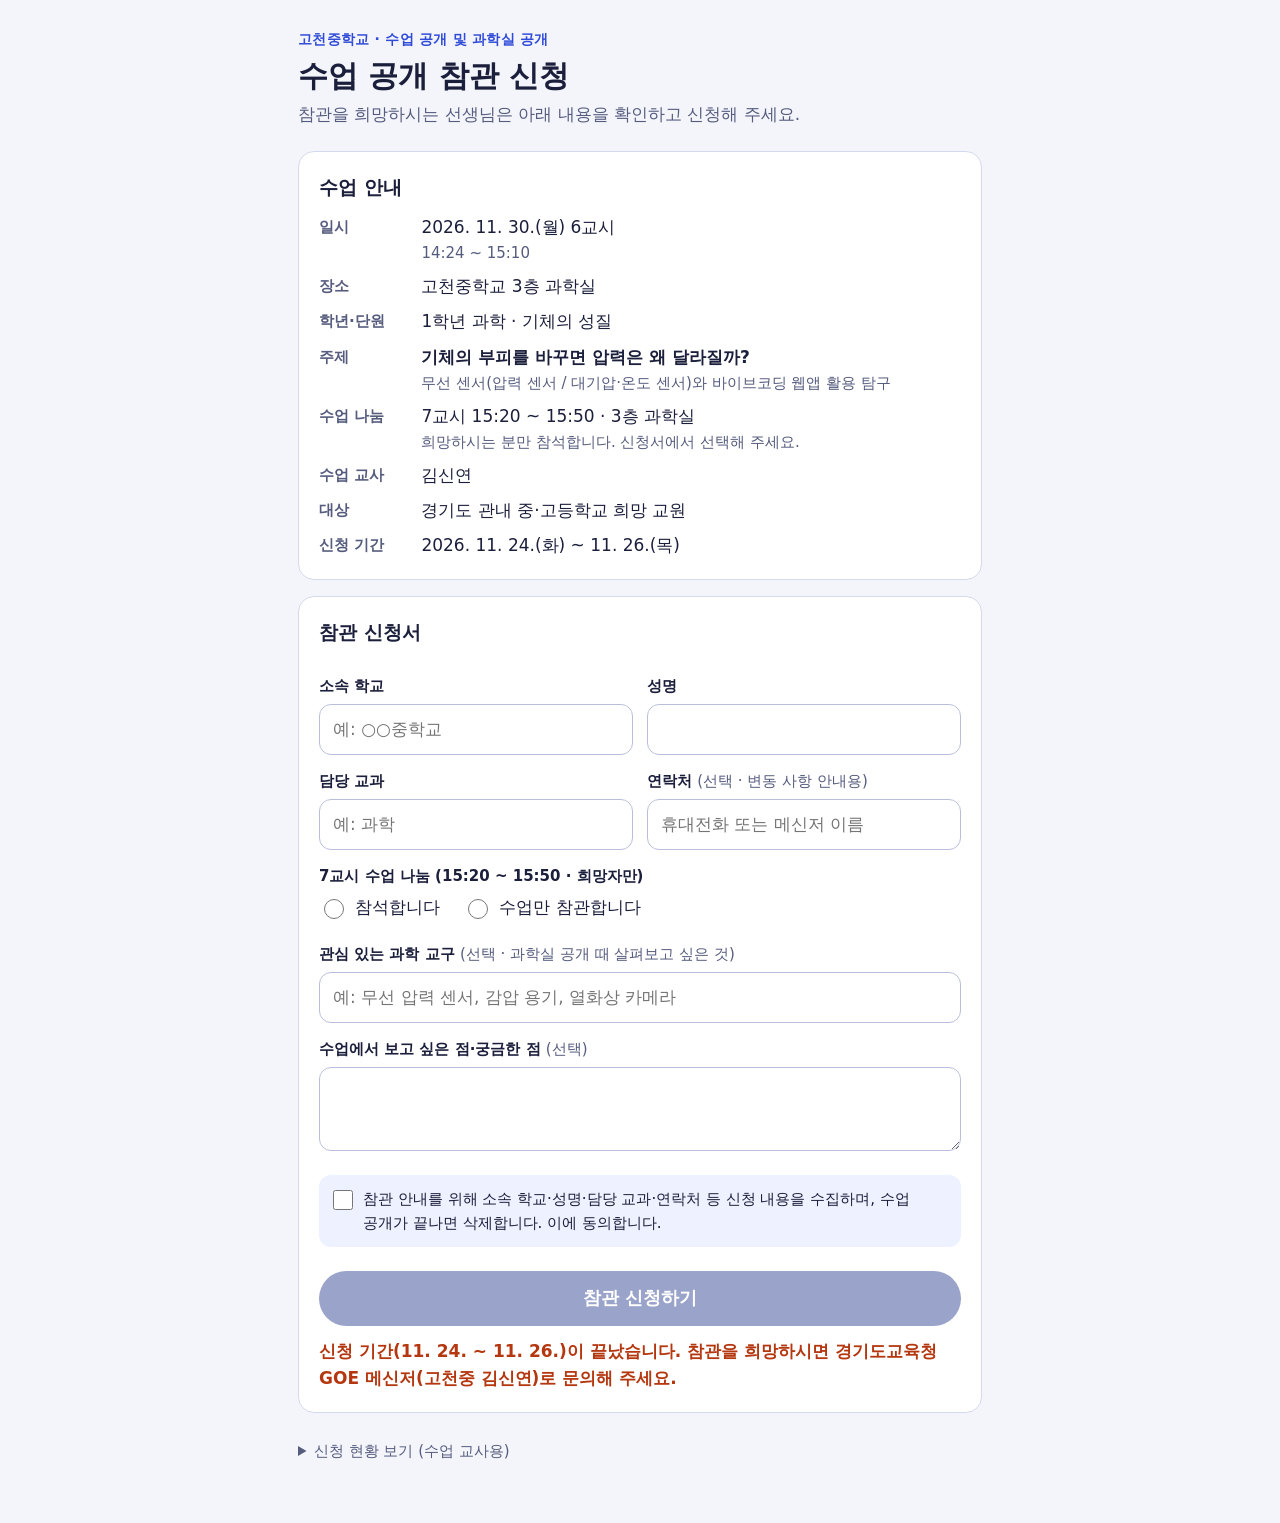
==== commit c2f2c193: "참관 신청: 주제 부제에 무선 센서 종류(압력, 대기압·온도) 표기 Co-Authored-By: Claude Fable 5.2 <noreply@anthropic.com> Claud" ====
--- a/apply.html
+++ b/apply.html
@@ -60,7 +60,7 @@
       <dt>일시</dt><dd>2026. 11. 30.(월) 6교시 <small>14:24 ~ 15:10</small></dd>
       <dt>장소</dt><dd>고천중학교 3층 과학실</dd>
       <dt>학년·단원</dt><dd>1학년 과학 · 기체의 성질</dd>
-      <dt>주제</dt><dd><span class="topic">기체의 부피를 바꾸면 압력은 왜 달라질까?</span><small>무선 압력 센서와 바이브코딩 웹앱 활용 탐구</small></dd>
+      <dt>주제</dt><dd><span class="topic">기체의 부피를 바꾸면 압력은 왜 달라질까?</span><small>무선 센서(압력 센서 / 대기압·온도 센서)와 바이브코딩 웹앱 활용 탐구</small></dd>
       <dt>수업 나눔</dt><dd>7교시 15:20 ~ 15:50 · 3층 과학실<small>희망하시는 분만 참석합니다. 신청서에서 선택해 주세요.</small></dd>
       <dt>수업 교사</dt><dd>김신연</dd>
       <dt>대상</dt><dd>경기도 관내 중·고등학교 희망 교원</dd>
